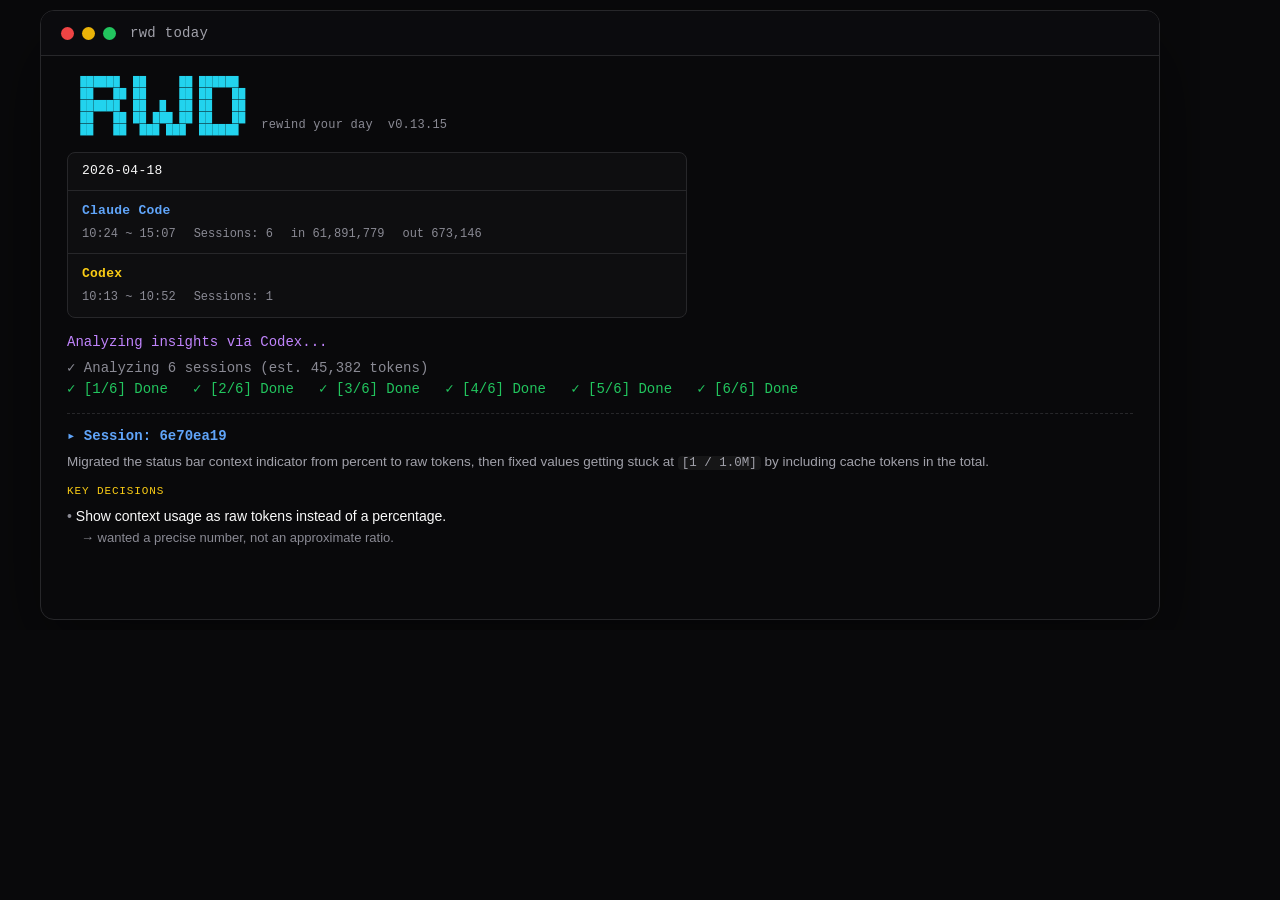
==== website/assets/og-image.html @ d630ac43 "chore: initialize rewind monorepo (cli + website) Combine the rwd CLI and rwd-website projects into " ====
<!doctype html>
<html lang="en">
  <head>
    <meta charset="UTF-8" />
    <title>rwd og-image source</title>
    <style>
      * { box-sizing: border-box; margin: 0; padding: 0; }
      html, body {
        width: 1200px;
        height: 630px;
        background: #09090b;
        overflow: hidden;
      }
      body {
        font-family: -apple-system, BlinkMacSystemFont, 'Segoe UI', 'Inter', 'Noto Sans', Roboto, sans-serif;
        color: #fafafa;
        display: flex;
        align-items: center;
        justify-content: center;
      }
      .terminal {
        width: 1120px;
        height: 610px;
        border: 1px solid #27272a;
        border-radius: 14px;
        background: #09090b;
        box-shadow: 0 30px 80px rgba(0, 0, 0, 0.45);
        display: flex;
        flex-direction: column;
        overflow: hidden;
      }
      .terminal-header {
        display: flex;
        align-items: center;
        gap: 14px;
        padding: 14px 20px;
        border-bottom: 1px solid #27272a;
        background: #0b0b0e;
      }
      .dots { display: flex; gap: 8px; }
      .dot { width: 13px; height: 13px; border-radius: 50%; display: inline-block; }
      .dot-red { background: #ef4444; }
      .dot-yellow { background: #eab308; }
      .dot-green { background: #22c55e; }
      .terminal-title {
        color: #a1a1aa;
        font-family: 'SF Mono', 'Cascadia Code', 'Fira Code', 'Liberation Mono', 'Consolas', monospace;
        font-size: 14px;
        letter-spacing: 0.02em;
      }
      .terminal-body {
        padding: 20px 26px 22px;
        font-family: 'SF Mono', 'Cascadia Code', 'Fira Code', 'Liberation Mono', 'Consolas', monospace;
        font-size: 14px;
        line-height: 1.55;
        color: #a1a1aa;
        flex: 1;
      }
      .banner {
        display: grid;
        grid-template-columns: auto 1fr;
        gap: 16px;
        align-items: end;
        margin-bottom: 16px;
        color: #22d3ee;
      }
      .banner pre {
        font-family: inherit;
        font-size: 11px;
        line-height: 1.1;
        margin: 0;
        white-space: pre;
      }
      .banner-meta {
        color: #8a8a94;
        font-size: 12px;
        padding-bottom: 2px;
        letter-spacing: 0.02em;
      }
      .summary {
        border: 1px solid #27272a;
        border-radius: 8px;
        background: rgba(250, 250, 250, 0.02);
        max-width: 620px;
        margin: 0 0 14px;
        overflow: hidden;
      }
      .summary-head {
        padding: 8px 14px;
        border-bottom: 1px solid #27272a;
        font-size: 13px;
        color: #fafafa;
        letter-spacing: 0.02em;
      }
      .summary-row {
        padding: 10px 14px;
        border-bottom: 1px solid #27272a;
      }
      .summary-row:last-child { border-bottom: 0; }
      .agent {
        font-size: 13px;
        font-weight: 600;
        margin-bottom: 4px;
        letter-spacing: 0.02em;
      }
      .agent-claude { color: #60a5fa; }
      .agent-codex { color: #facc15; }
      .meta-row {
        font-size: 12px;
        color: #8a8a94;
        display: flex;
        flex-wrap: wrap;
        gap: 4px 18px;
      }
      .line { display: block; white-space: pre-wrap; }
      .line-magenta { color: #c084fc; margin: 10px 0 4px; }
      .line-dim { color: #8a8a94; }
      .line-check { color: #22c55e; }
      .session {
        margin-top: 12px;
        padding-top: 12px;
        border-top: 1px dashed #27272a;
      }
      .session-head {
        color: #60a5fa;
        font-weight: 600;
        margin-bottom: 4px;
      }
      .session-summary {
        color: #a1a1aa;
        margin-bottom: 10px;
        font-family: -apple-system, BlinkMacSystemFont, 'Segoe UI', 'Inter', 'Noto Sans', Roboto, sans-serif;
        font-size: 13.5px;
        line-height: 1.55;
      }
      .session-summary code {
        font-family: 'SF Mono', 'Cascadia Code', 'Fira Code', 'Liberation Mono', 'Consolas', monospace;
        background: rgba(250, 250, 250, 0.05);
        padding: 0 4px;
        border-radius: 4px;
        font-size: 12.5px;
      }
      .section-label {
        color: #facc15;
        font-size: 11px;
        letter-spacing: 0.08em;
        text-transform: uppercase;
        margin: 0 0 6px;
      }
      .bullet {
        font-family: -apple-system, BlinkMacSystemFont, 'Segoe UI', 'Inter', 'Noto Sans', Roboto, sans-serif;
        font-size: 14px;
        line-height: 1.55;
        color: #fafafa;
      }
      .bullet::before { content: "• "; color: #8a8a94; }
      .reason {
        display: block;
        margin-left: 14px;
        color: #8a8a94;
        font-size: 13px;
      }
    </style>
  </head>
  <body>
    <div class="terminal">
      <div class="terminal-header">
        <div class="dots">
          <span class="dot dot-red"></span>
          <span class="dot dot-yellow"></span>
          <span class="dot dot-green"></span>
        </div>
        <span class="terminal-title">rwd today</span>
      </div>
      <div class="terminal-body">
        <div class="banner">
          <pre>  ██████  ██     ██ ██████
  ██   ██ ██     ██ ██   ██
  ██████  ██  █  ██ ██   ██
  ██   ██ ██ ███ ██ ██   ██
  ██   ██  ███ ███  ██████</pre>
          <span class="banner-meta">rewind your day &nbsp;v0.13.15</span>
        </div>

        <div class="summary">
          <div class="summary-head">2026-04-18</div>
          <div class="summary-row">
            <div class="agent agent-claude">Claude Code</div>
            <div class="meta-row">
              <span>10:24 ~ 15:07</span>
              <span>Sessions: 6</span>
              <span>in 61,891,779</span>
              <span>out 673,146</span>
            </div>
          </div>
          <div class="summary-row">
            <div class="agent agent-codex">Codex</div>
            <div class="meta-row">
              <span>10:13 ~ 10:52</span>
              <span>Sessions: 1</span>
            </div>
          </div>
        </div>

        <span class="line line-magenta">Analyzing insights via Codex...</span>
        <span class="line line-dim">&#10003; Analyzing 6 sessions (est. 45,382 tokens)</span>
        <span class="line line-check">&#10003; [1/6] Done &nbsp; &#10003; [2/6] Done &nbsp; &#10003; [3/6] Done &nbsp; &#10003; [4/6] Done &nbsp; &#10003; [5/6] Done &nbsp; &#10003; [6/6] Done</span>

        <div class="session">
          <div class="session-head">&#9656; Session: 6e70ea19</div>
          <p class="session-summary">Migrated the status bar context indicator from percent to raw tokens, then fixed values getting stuck at <code>[1 / 1.0M]</code> by including cache tokens in the total.</p>
          <div class="section-label">Key Decisions</div>
          <div class="bullet">Show context usage as raw tokens instead of a percentage.<span class="reason">&rarr; wanted a precise number, not an approximate ratio.</span></div>
        </div>
      </div>
    </div>
  </body>
</html>
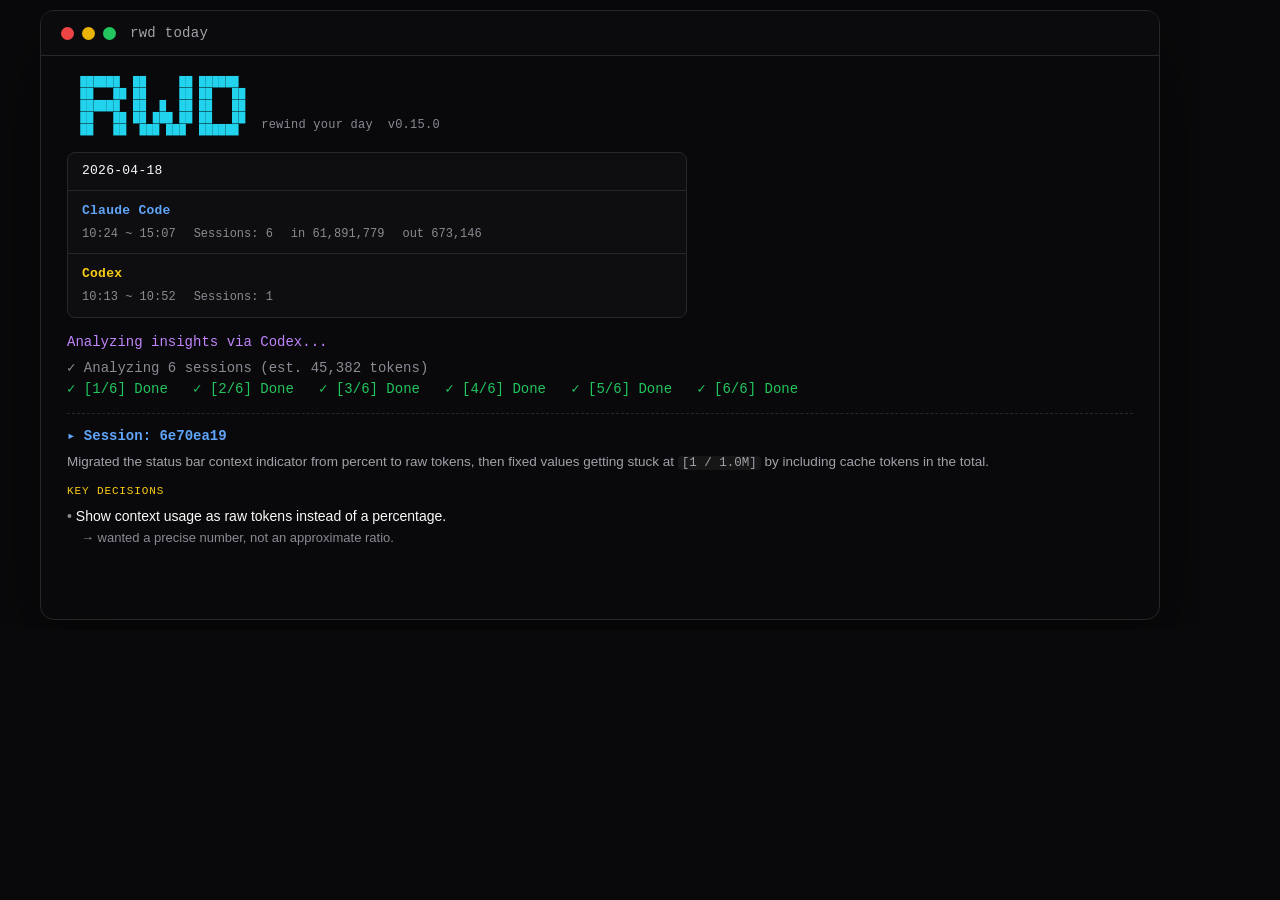
==== commit ae3735d5: "docs: 웹사이트 안내를 현재 CLI 지원 범위와 마스킹 조건에 맞춤 - 데모와 OG 이미지 원본의 버전을 v0.15.0으로 갱신 - 지원 목록과 메타 설명에 Antigravit" ====
--- a/website/assets/og-image.html
+++ b/website/assets/og-image.html
@@ -179,7 +179,7 @@
   ██████  ██  █  ██ ██   ██
   ██   ██ ██ ███ ██ ██   ██
   ██   ██  ███ ███  ██████</pre>
-          <span class="banner-meta">rewind your day &nbsp;v0.13.15</span>
+          <span class="banner-meta">rewind your day &nbsp;v0.15.0</span>
         </div>
 
         <div class="summary">
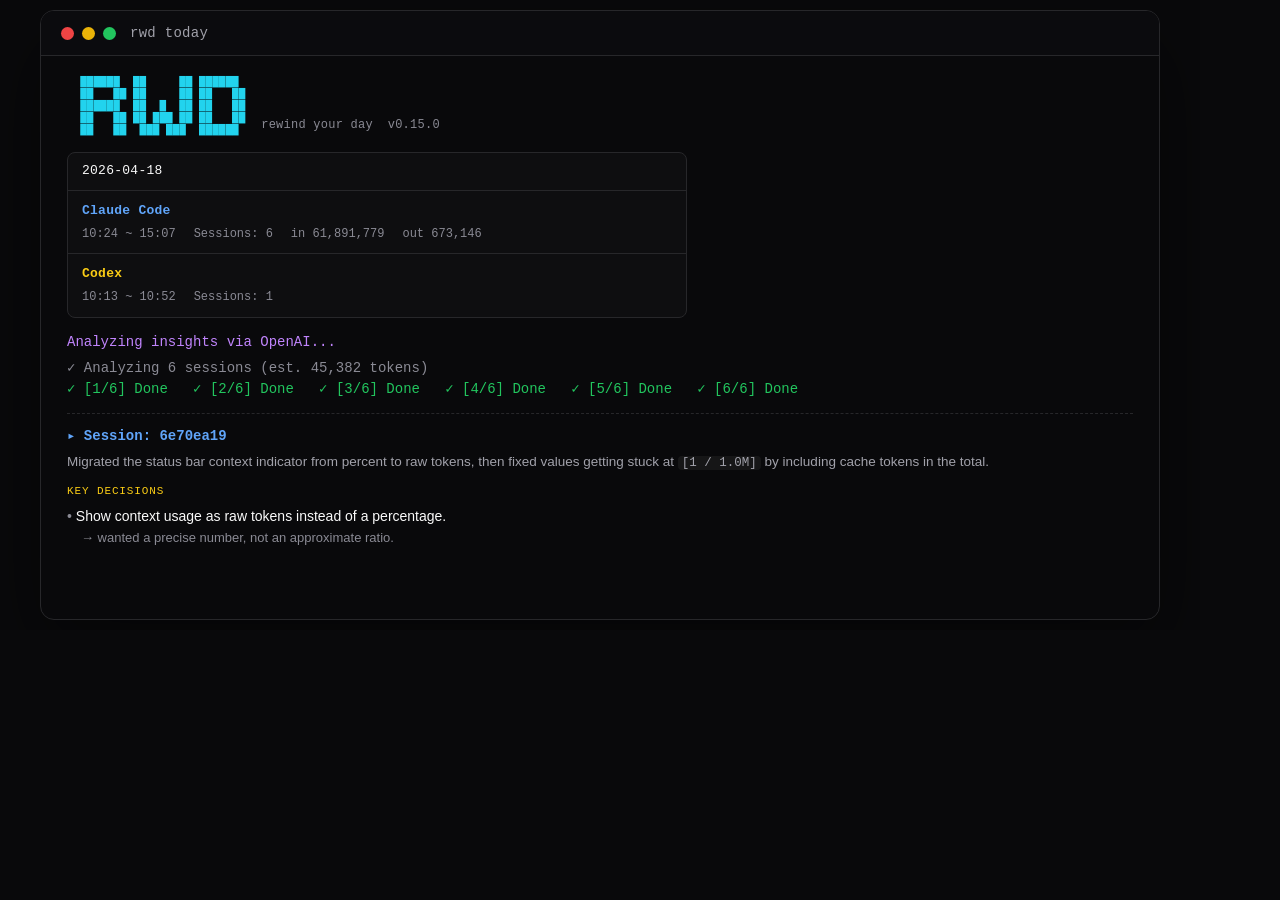
==== commit 0fe3b615: "fix: 홈페이지의 Codex 로그인 안내 수정" ====
--- a/website/assets/og-image.html
+++ b/website/assets/og-image.html
@@ -202,7 +202,7 @@
           </div>
         </div>
 
-        <span class="line line-magenta">Analyzing insights via Codex...</span>
+        <span class="line line-magenta">Analyzing insights via OpenAI...</span>
         <span class="line line-dim">&#10003; Analyzing 6 sessions (est. 45,382 tokens)</span>
         <span class="line line-check">&#10003; [1/6] Done &nbsp; &#10003; [2/6] Done &nbsp; &#10003; [3/6] Done &nbsp; &#10003; [4/6] Done &nbsp; &#10003; [5/6] Done &nbsp; &#10003; [6/6] Done</span>
 
